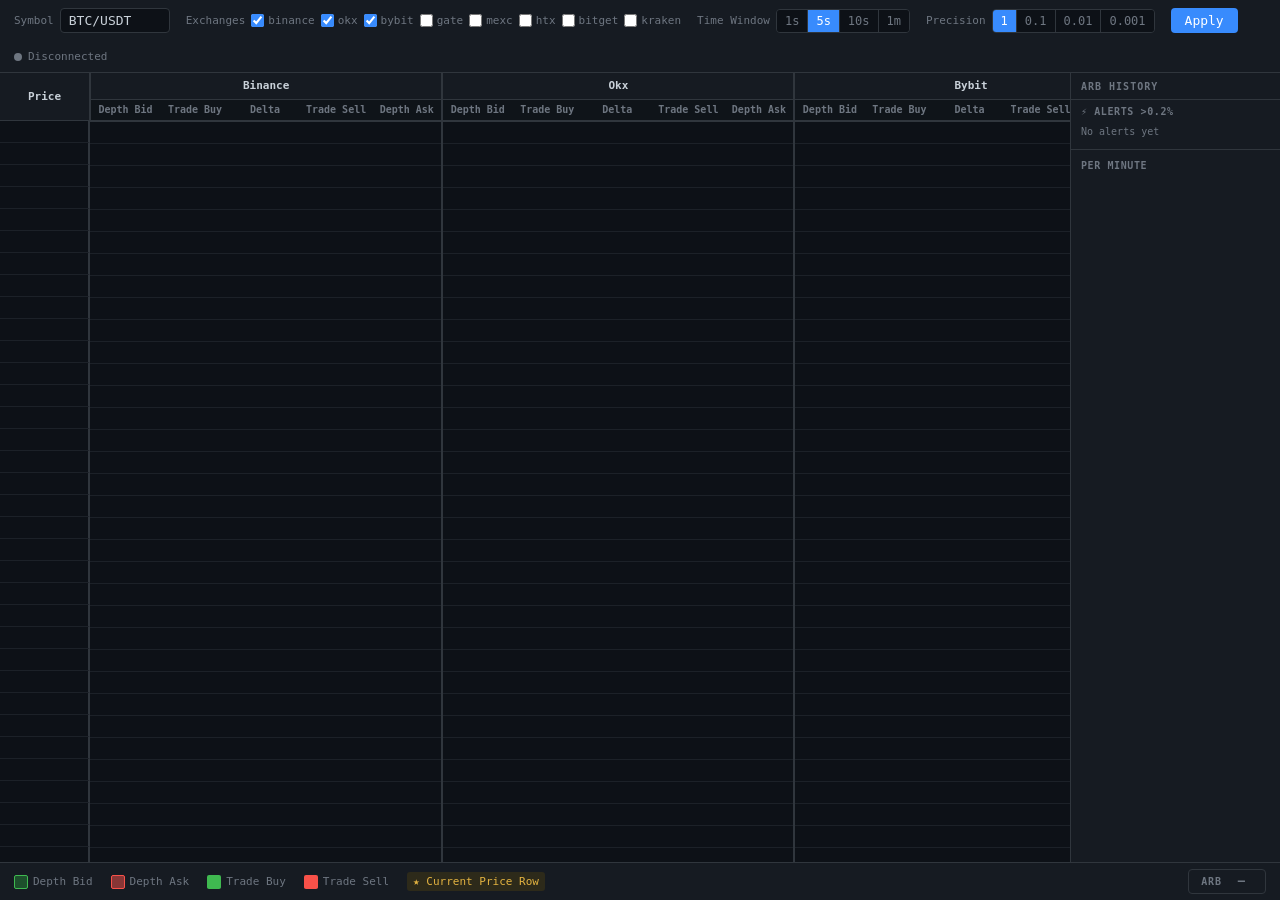
==== static/index.html @ c326b101 "init" ====
<!DOCTYPE html>
<html lang="en">
<head>
  <meta charset="UTF-8" />
  <meta name="viewport" content="width=device-width, initial-scale=1.0" />
  <title>Depth & Trade Monitor</title>
  <link rel="stylesheet" href="style.css" />
</head>
<body>

  <!-- ─── Controls Bar ──────────────────────────────────────────────── -->
  <header id="controls">
    <div class="ctrl-group">
      <label for="symbol-input">Symbol</label>
      <input id="symbol-input" type="text" value="BTC/USDT" spellcheck="false" />
    </div>

    <div class="ctrl-group">
      <label>Exchanges</label>
      <div id="exchange-checkboxes" class="checkbox-group">
        <!-- Populated by app.js -->
      </div>
    </div>

    <div class="ctrl-group">
      <label>Time Window</label>
      <div class="btn-group" id="tw-group">
        <button class="tw-btn" data-value="1">1s</button>
        <button class="tw-btn active" data-value="5">5s</button>
        <button class="tw-btn" data-value="10">10s</button>
        <button class="tw-btn" data-value="60">1m</button>
      </div>
    </div>

    <div class="ctrl-group">
      <label>Precision</label>
      <div class="btn-group" id="prec-group">
        <button class="prec-btn active" data-value="1">1</button>
        <button class="prec-btn" data-value="0.1">0.1</button>
        <button class="prec-btn" data-value="0.01">0.01</button>
        <button class="prec-btn" data-value="0.001">0.001</button>
      </div>
    </div>

    <div class="ctrl-group ctrl-apply">
      <button id="apply-btn">Apply</button>
    </div>

    <div class="ctrl-group ctrl-status">
      <span id="status-dot" class="status-dot disconnected" title="WebSocket status"></span>
      <span id="status-label">Disconnected</span>
    </div>
  </header>

  <!-- ─── Main Content ─────────────────────────────────────────────── -->
  <main id="main">
    <div id="table-wrapper">
      <table id="ladder-table">
        <thead id="ladder-thead"></thead>
        <tbody id="ladder-tbody"></tbody>
      </table>
    </div>

    <!-- ─── Arb Sidebar ──────────────────────────────────────────── -->
    <aside id="arb-sidebar">
      <div class="arb-sb-header">ARB HISTORY</div>

      <div class="arb-sb-section">
        <div class="arb-sb-section-title">⚡ ALERTS &gt;0.2%</div>
        <div id="arb-alerts-list">
          <div class="arb-sb-empty">No alerts yet</div>
        </div>
      </div>

      <div class="arb-sb-divider"></div>

      <div class="arb-sb-section">
        <div class="arb-sb-section-title">PER MINUTE</div>
        <div id="arb-minute-list"></div>
      </div>
    </aside>
  </main>

  <!-- ─── Legend ───────────────────────────────────────────────────── -->
  <footer id="legend">
    <span class="legend-item">
      <span class="legend-swatch depth-bid-swatch"></span>Depth Bid
    </span>
    <span class="legend-item">
      <span class="legend-swatch depth-ask-swatch"></span>Depth Ask
    </span>
    <span class="legend-item">
      <span class="legend-swatch trade-bid-swatch"></span>Trade Buy
    </span>
    <span class="legend-item">
      <span class="legend-swatch trade-ask-swatch"></span>Trade Sell
    </span>
    <span class="legend-item legend-price-row">
      ★ Current Price Row
    </span>
    <div id="arb-indicator" class="arb-none">
      <span id="arb-title">ARB</span>
      <span id="arb-exchanges"></span>
      <span id="arb-spread">—</span>
      <span id="arb-pct"></span>
    </div>
  </footer>

  <script src="app.js"></script>
</body>
</html>
---- static/style.css ----
/* ── Reset & Base ─────────────────────────────────────────────────── */
*, *::before, *::after { box-sizing: border-box; margin: 0; padding: 0; }

:root {
  --bg:          #0d1117;
  --bg-header:   #161b22;
  --bg-footer:   #161b22;
  --border:      #30363d;
  --text:        #c9d1d9;
  --text-muted:  #6e7681;
  --accent:      #388bfd;
  --price-bg:    #2d2a1a;
  --price-text:  #e3b341;
  --bid-clr:     rgba(35, 134, 54, 1);
  --ask-clr:     rgba(248, 81, 73, 1);
  --trade-buy:   #3fb950;
  --trade-sell:  #f85149;
  --font-mono:   "JetBrains Mono", "Cascadia Code", "Fira Code", "Consolas", monospace;
}

html, body {
  height: 100%;
  background: var(--bg);
  color: var(--text);
  font-family: var(--font-mono);
  font-size: 13px;
  line-height: 1.4;
  overflow: hidden;
}

/* ── Layout ───────────────────────────────────────────────────────── */
body {
  display: flex;
  flex-direction: column;
}

#main {
  flex: 1;
  overflow: hidden;
  display: flex;
  flex-direction: row;
}

/* ── Controls Bar ────────────────────────────────────────────────── */
#controls {
  display: flex;
  flex-wrap: wrap;
  align-items: center;
  gap: 16px;
  padding: 8px 14px;
  background: var(--bg-header);
  border-bottom: 1px solid var(--border);
  flex-shrink: 0;
}

.ctrl-group {
  display: flex;
  align-items: center;
  gap: 6px;
}

.ctrl-group label {
  color: var(--text-muted);
  font-size: 11px;
  white-space: nowrap;
}

#symbol-input {
  background: var(--bg);
  color: var(--text);
  border: 1px solid var(--border);
  border-radius: 4px;
  padding: 4px 8px;
  font-family: var(--font-mono);
  font-size: 13px;
  width: 110px;
  outline: none;
  transition: border-color 0.15s;
}
#symbol-input:focus { border-color: var(--accent); }

/* Exchange checkboxes */
.checkbox-group {
  display: flex;
  flex-wrap: wrap;
  gap: 6px;
}
.exchange-label {
  display: flex;
  align-items: center;
  gap: 4px;
  cursor: pointer;
  font-size: 12px;
  color: var(--text);
  user-select: none;
}
.exchange-label input[type="checkbox"] {
  accent-color: var(--accent);
  cursor: pointer;
}

/* Button groups */
.btn-group {
  display: flex;
  border: 1px solid var(--border);
  border-radius: 4px;
  overflow: hidden;
}
.btn-group button {
  background: var(--bg);
  color: var(--text-muted);
  border: none;
  border-right: 1px solid var(--border);
  padding: 4px 8px;
  font-family: var(--font-mono);
  font-size: 12px;
  cursor: pointer;
  transition: background 0.1s, color 0.1s;
}
.btn-group button:last-child { border-right: none; }
.btn-group button:hover { background: #21262d; color: var(--text); }
.btn-group button.active {
  background: var(--accent);
  color: #fff;
}

/* Apply button */
#apply-btn {
  background: var(--accent);
  color: #fff;
  border: none;
  border-radius: 4px;
  padding: 5px 14px;
  font-family: var(--font-mono);
  font-size: 13px;
  cursor: pointer;
  transition: opacity 0.1s;
}
#apply-btn:hover { opacity: 0.85; }

/* Status dot */
.ctrl-status { gap: 6px; }
.status-dot {
  width: 8px;
  height: 8px;
  border-radius: 50%;
  display: inline-block;
  transition: background 0.3s;
}
.status-dot.connected    { background: var(--trade-buy); box-shadow: 0 0 6px var(--trade-buy); }
.status-dot.connecting   { background: #e3b341; box-shadow: 0 0 6px #e3b341; animation: pulse-dot 1s infinite; }
.status-dot.disconnected { background: var(--text-muted); }
#status-label { font-size: 11px; color: var(--text-muted); }

@keyframes pulse-dot {
  0%, 100% { opacity: 1; }
  50%       { opacity: 0.3; }
}

/* ── Table Wrapper ───────────────────────────────────────────────── */
#table-wrapper {
  flex: 1;
  overflow: auto;
  position: relative;
}

/* ── Price Ladder Table ──────────────────────────────────────────── */
#ladder-table {
  border-collapse: collapse;
  width: max-content;
  min-width: 100%;
  table-layout: fixed;
}

/* Sticky price column */
#ladder-table th.price-col,
#ladder-table td.price-col {
  position: sticky;
  left: 0;
  z-index: 2;
  background: var(--bg);
  border-right: 2px solid var(--border);
}
#ladder-table thead th.price-col {
  z-index: 3;
  background: var(--bg-header);
}

/* Header rows */
#ladder-table thead tr:first-child th {
  background: var(--bg-header);
  border-bottom: 1px solid var(--border);
  padding: 5px 8px;
  font-size: 11px;
  font-weight: 600;
  color: var(--text);
  white-space: nowrap;
  text-align: center;
}
#ladder-table thead tr:nth-child(2) th {
  background: #0f1419;
  border-bottom: 2px solid var(--border);
  padding: 3px 6px;
  font-size: 10px;
  color: var(--text-muted);
  text-align: center;
  white-space: nowrap;
}

/* Body cells */
#ladder-table tbody td {
  padding: 1px 6px;
  border-bottom: 1px solid #1c2128;
  text-align: right;
  font-size: 12px;
  white-space: nowrap;
  min-width: 70px;
  height: 22px;
  transition: background 0.1s;
}

#ladder-table td.price-col {
  font-size: 12px;
  font-weight: 500;
  color: var(--text-muted);
  min-width: 90px;
  display: flex;
  align-items: center;
  justify-content: space-between;
  padding: 1px 8px 1px 4px;
}

/* ── Row states ──────────────────────────────────────────────────── */
.row-current-price {
  background: var(--price-bg) !important;
}
.row-current-price td {
  background: var(--price-bg) !important;
  color: var(--price-text) !important;
}
.row-current-price td.price-col {
  background: var(--price-bg) !important;
  color: var(--price-text) !important;
  font-weight: 700;
}

/* Pulsing border on current price row */
@keyframes price-pulse {
  0%   { box-shadow: inset 0 0 0 1px rgba(227, 179, 65, 0.8); }
  50%  { box-shadow: inset 0 0 0 1px rgba(227, 179, 65, 0.2); }
  100% { box-shadow: inset 0 0 0 1px rgba(227, 179, 65, 0.8); }
}
.row-current-price { animation: price-pulse 1.5s ease-in-out infinite; }

/* ── Cell types ──────────────────────────────────────────────────── */
.cell-depth-bid  { color: var(--trade-buy); }
.cell-depth-ask  { color: var(--trade-sell); }
.cell-trade-buy  { color: var(--trade-buy); font-weight: 600; }
.cell-trade-sell { color: var(--trade-sell); font-weight: 600; }
.cell-delta      { color: var(--text); font-weight: 700; text-align: right; }

/* ── Exchange group separator ────────────────────────────────────── */
th.ex-group-header {
  border-left: 2px solid var(--border) !important;
}
td.ex-group-first {
  border-left: 2px solid var(--border) !important;
}

/* ── Legend Footer ───────────────────────────────────────────────── */
#legend {
  display: flex;
  align-items: center;
  gap: 18px;
  padding: 6px 14px;
  background: var(--bg-footer);
  border-top: 1px solid var(--border);
  flex-shrink: 0;
  flex-wrap: wrap;
}

.legend-item {
  display: flex;
  align-items: center;
  gap: 5px;
  font-size: 11px;
  color: var(--text-muted);
}

.legend-swatch {
  display: inline-block;
  width: 14px;
  height: 14px;
  border-radius: 2px;
}
.depth-bid-swatch  { background: rgba(35, 134, 54, 0.5); border: 1px solid var(--trade-buy); }
.depth-ask-swatch  { background: rgba(248, 81, 73, 0.5); border: 1px solid var(--trade-sell); }
.trade-bid-swatch  { background: var(--trade-buy); }
.trade-ask-swatch  { background: var(--trade-sell); }

.legend-price-row {
  color: var(--price-text);
  background: var(--price-bg);
  padding: 2px 6px;
  border-radius: 3px;
}

/* ── Last-price markers in price column ─────────────────────────── */
.price-markers {
  display: inline-flex;
  gap: 2px;
  margin-left: 4px;
  vertical-align: middle;
}
.lp-dot {
  font-size: 8px;
  line-height: 1;
  cursor: default;
  filter: drop-shadow(0 0 3px currentColor);
}

/* ── Arb Sidebar ─────────────────────────────────────────────────── */
#arb-sidebar {
  width: 210px;
  flex-shrink: 0;
  border-left: 1px solid var(--border);
  background: var(--bg-header);
  display: flex;
  flex-direction: column;
  overflow: hidden;
  font-size: 11px;
}
.arb-sb-header {
  padding: 7px 10px 5px;
  font-size: 10px;
  font-weight: 700;
  letter-spacing: 0.1em;
  color: var(--text-muted);
  border-bottom: 1px solid var(--border);
  flex-shrink: 0;
}
.arb-sb-section {
  flex-shrink: 0;
}
.arb-sb-section-title {
  padding: 5px 10px 3px;
  font-size: 10px;
  font-weight: 600;
  color: var(--text-muted);
  letter-spacing: 0.06em;
}
.arb-sb-divider {
  border-top: 1px solid var(--border);
  margin: 4px 0;
  flex-shrink: 0;
}
.arb-sb-empty {
  padding: 3px 10px 6px;
  color: var(--text-muted);
  font-size: 10px;
}
#arb-minute-list {
  overflow-y: auto;
  flex: 1;
}
.arb-sb-row {
  display: grid;
  grid-template-columns: 44px 1fr;
  grid-template-rows: auto auto;
  padding: 3px 10px;
  border-bottom: 1px solid #1c2128;
  gap: 0 6px;
}
.arb-sb-row:last-child { border-bottom: none; }
.arb-sb-time {
  grid-column: 1;
  grid-row: 1;
  color: var(--text-muted);
  font-variant-numeric: tabular-nums;
  white-space: nowrap;
}
.arb-sb-val {
  grid-column: 2;
  grid-row: 1;
  font-variant-numeric: tabular-nums;
  font-weight: 700;
  text-align: right;
}
.arb-sb-ex {
  grid-column: 1 / -1;
  grid-row: 2;
  font-size: 9px;
  color: var(--text-muted);
  white-space: nowrap;
  overflow: hidden;
  text-overflow: ellipsis;
}
/* positive spread rows */
.arb-sb-row.arb-pos .arb-sb-val  { color: #3fb950; }
.arb-sb-row.arb-pos .arb-sb-time { color: #3fb950; }
/* alert rows (>0.2%) */
.arb-sb-row.arb-alert {
  background: rgba(63, 185, 80, 0.08);
  border-left: 2px solid #3fb950;
}
.arb-sb-row.arb-alert .arb-sb-val  { color: #3fb950; }
.arb-sb-row.arb-alert .arb-sb-time { color: #3fb950; }
/* live current-minute dot */
.arb-sb-live .arb-sb-time::after {
  content: '●';
  font-size: 6px;
  vertical-align: super;
  margin-left: 1px;
  color: var(--accent);
}

/* ── Arbitrage Indicator ─────────────────────────────────────────── */
#arb-indicator {
  margin-left: auto;
  display: flex;
  align-items: center;
  gap: 8px;
  padding: 3px 12px;
  border-radius: 4px;
  border: 1px solid var(--border);
  font-size: 12px;
  font-weight: 600;
  transition: border-color 0.2s, background 0.2s;
}
#arb-title {
  font-size: 10px;
  font-weight: 700;
  letter-spacing: 0.08em;
  color: var(--text-muted);
}
#arb-exchanges {
  font-size: 10px;
  font-weight: 400;
  color: var(--text-muted);
}
#arb-spread { font-variant-numeric: tabular-nums; }
#arb-pct    { font-variant-numeric: tabular-nums; font-size: 11px; }

#arb-indicator.arb-active {
  border-color: #3fb950;
  background: rgba(63, 185, 80, 0.08);
  animation: arb-pulse 1.2s ease-in-out infinite;
}
#arb-indicator.arb-active #arb-title   { color: #3fb950; }
#arb-indicator.arb-active #arb-spread  { color: #3fb950; }
#arb-indicator.arb-active #arb-pct     { color: #3fb950; }

#arb-indicator.arb-inactive #arb-spread { color: var(--text-muted); }
#arb-indicator.arb-inactive #arb-pct    { color: var(--text-muted); }
#arb-indicator.arb-none    #arb-spread  { color: var(--text-muted); }

@keyframes arb-pulse {
  0%, 100% { box-shadow: 0 0 0 0   rgba(63, 185, 80, 0.5); }
  50%       { box-shadow: 0 0 0 5px rgba(63, 185, 80, 0); }
}

/* ── Scrollbar styling ───────────────────────────────────────────── */
::-webkit-scrollbar { width: 8px; height: 8px; }
::-webkit-scrollbar-track { background: var(--bg); }
::-webkit-scrollbar-thumb { background: #30363d; border-radius: 4px; }
::-webkit-scrollbar-thumb:hover { background: #484f58; }

/* ── Placeholder message ─────────────────────────────────────────── */
#placeholder {
  display: flex;
  align-items: center;
  justify-content: center;
  height: 100%;
  color: var(--text-muted);
  font-size: 14px;
}
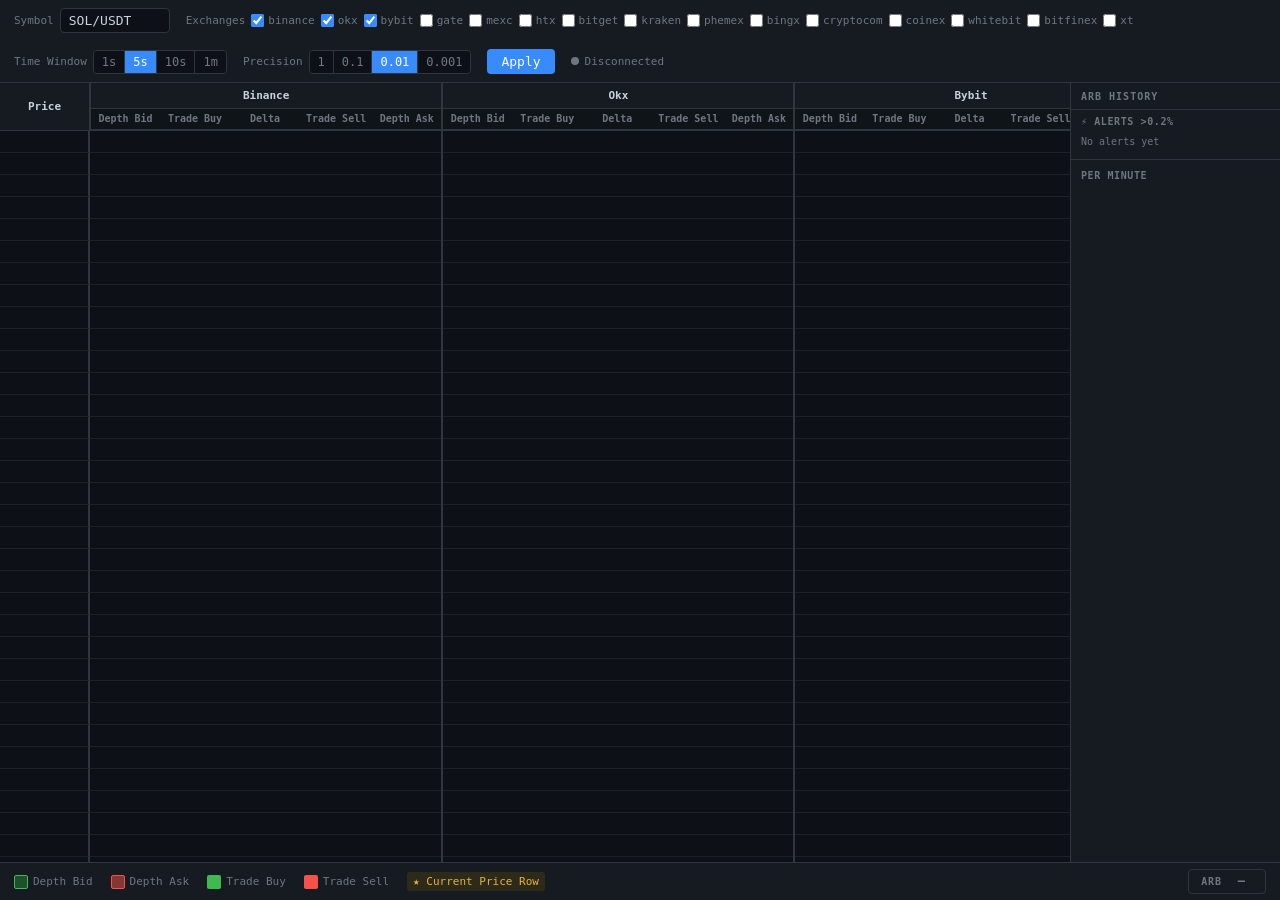
==== commit b70db1c4: "Add 15 exchanges, default SOL/USDT at precision 0.01 New exchanges (pure WS): phemex, bingx, cryptoc" ====
--- a/static/index.html
+++ b/static/index.html
@@ -12,7 +12,7 @@
   <header id="controls">
     <div class="ctrl-group">
       <label for="symbol-input">Symbol</label>
-      <input id="symbol-input" type="text" value="BTC/USDT" spellcheck="false" />
+      <input id="symbol-input" type="text" value="SOL/USDT" spellcheck="false" />
     </div>
 
     <div class="ctrl-group">
@@ -35,9 +35,9 @@
     <div class="ctrl-group">
       <label>Precision</label>
       <div class="btn-group" id="prec-group">
-        <button class="prec-btn active" data-value="1">1</button>
+        <button class="prec-btn" data-value="1">1</button>
         <button class="prec-btn" data-value="0.1">0.1</button>
-        <button class="prec-btn" data-value="0.01">0.01</button>
+        <button class="prec-btn active" data-value="0.01">0.01</button>
         <button class="prec-btn" data-value="0.001">0.001</button>
       </div>
     </div>
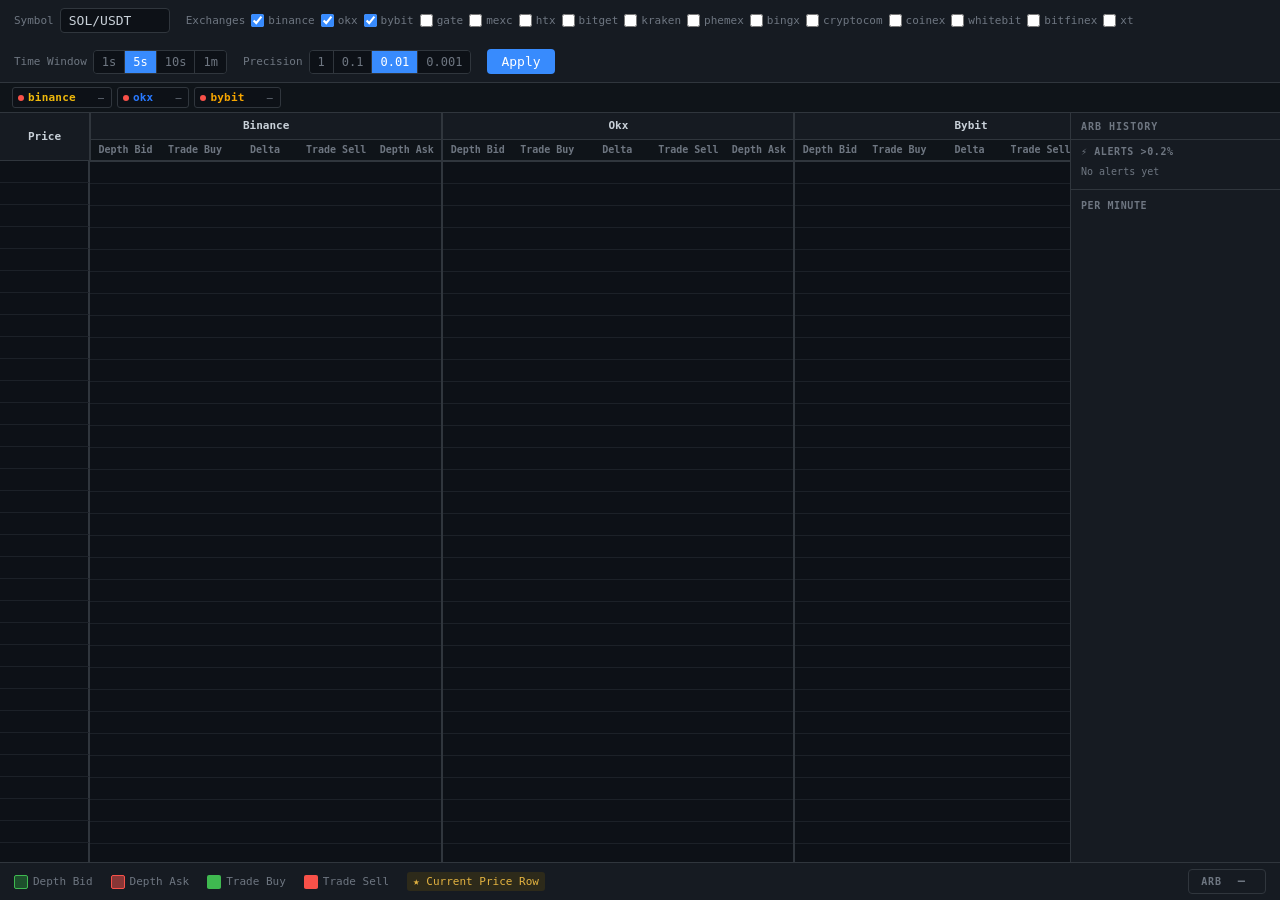
==== commit 25300218: "Per-exchange status bar with ping latency Replace single status dot with per-exchange chips showing:" ====
--- a/static/index.html
+++ b/static/index.html
@@ -46,11 +46,9 @@
       <button id="apply-btn">Apply</button>
     </div>
 
-    <div class="ctrl-group ctrl-status">
-      <span id="status-dot" class="status-dot disconnected" title="WebSocket status"></span>
-      <span id="status-label">Disconnected</span>
-    </div>
   </header>
+
+  <div id="ex-status-bar"></div>
 
   <!-- ─── Main Content ─────────────────────────────────────────────── -->
   <main id="main">
--- a/static/style.css
+++ b/static/style.css
@@ -138,19 +138,58 @@
 }
 #apply-btn:hover { opacity: 0.85; }
 
-/* Status dot */
-.ctrl-status { gap: 6px; }
-.status-dot {
-  width: 8px;
-  height: 8px;
+/* ── Per-exchange status bar ─────────────────────────────────────── */
+#ex-status-bar {
+  display: flex;
+  flex-wrap: wrap;
+  align-items: center;
+  gap: 5px;
+  padding: 4px 12px;
+  background: #0f1419;
+  border-bottom: 1px solid var(--border);
+  flex-shrink: 0;
+  min-height: 28px;
+}
+
+.ex-chip {
+  display: inline-flex;
+  align-items: center;
+  gap: 4px;
+  padding: 2px 7px 2px 5px;
+  border-radius: 3px;
+  border: 1px solid var(--border);
+  background: var(--bg);
+  font-size: 11px;
+  white-space: nowrap;
+  transition: border-color 0.2s;
+}
+.ex-chip-connected    { border-color: #238636; }
+.ex-chip-connecting   { border-color: #9e6a03; }
+.ex-chip-error        { border-color: #b91c1c; }
+.ex-chip-disconnected { border-color: var(--border); }
+
+.ex-chip-dot {
+  width: 6px;
+  height: 6px;
   border-radius: 50%;
-  display: inline-block;
-  transition: background 0.3s;
-}
-.status-dot.connected    { background: var(--trade-buy); box-shadow: 0 0 6px var(--trade-buy); }
-.status-dot.connecting   { background: #e3b341; box-shadow: 0 0 6px #e3b341; animation: pulse-dot 1s infinite; }
-.status-dot.disconnected { background: var(--text-muted); }
-#status-label { font-size: 11px; color: var(--text-muted); }
+  flex-shrink: 0;
+}
+.ex-dot-ok   { background: var(--trade-buy); box-shadow: 0 0 4px var(--trade-buy); }
+.ex-dot-wait { background: #e3b341; animation: pulse-dot 1s infinite; }
+.ex-dot-err  { background: var(--trade-sell); }
+
+.ex-chip-name { font-weight: 600; letter-spacing: 0.02em; }
+
+.ex-chip-ping {
+  font-size: 10px;
+  color: var(--text-muted);
+  font-variant-numeric: tabular-nums;
+  min-width: 24px;
+  text-align: right;
+}
+.ex-chip-ping.ping-fast { color: var(--trade-buy); }
+.ex-chip-ping.ping-mid  { color: #e3b341; }
+.ex-chip-ping.ping-slow { color: var(--trade-sell); }
 
 @keyframes pulse-dot {
   0%, 100% { opacity: 1; }
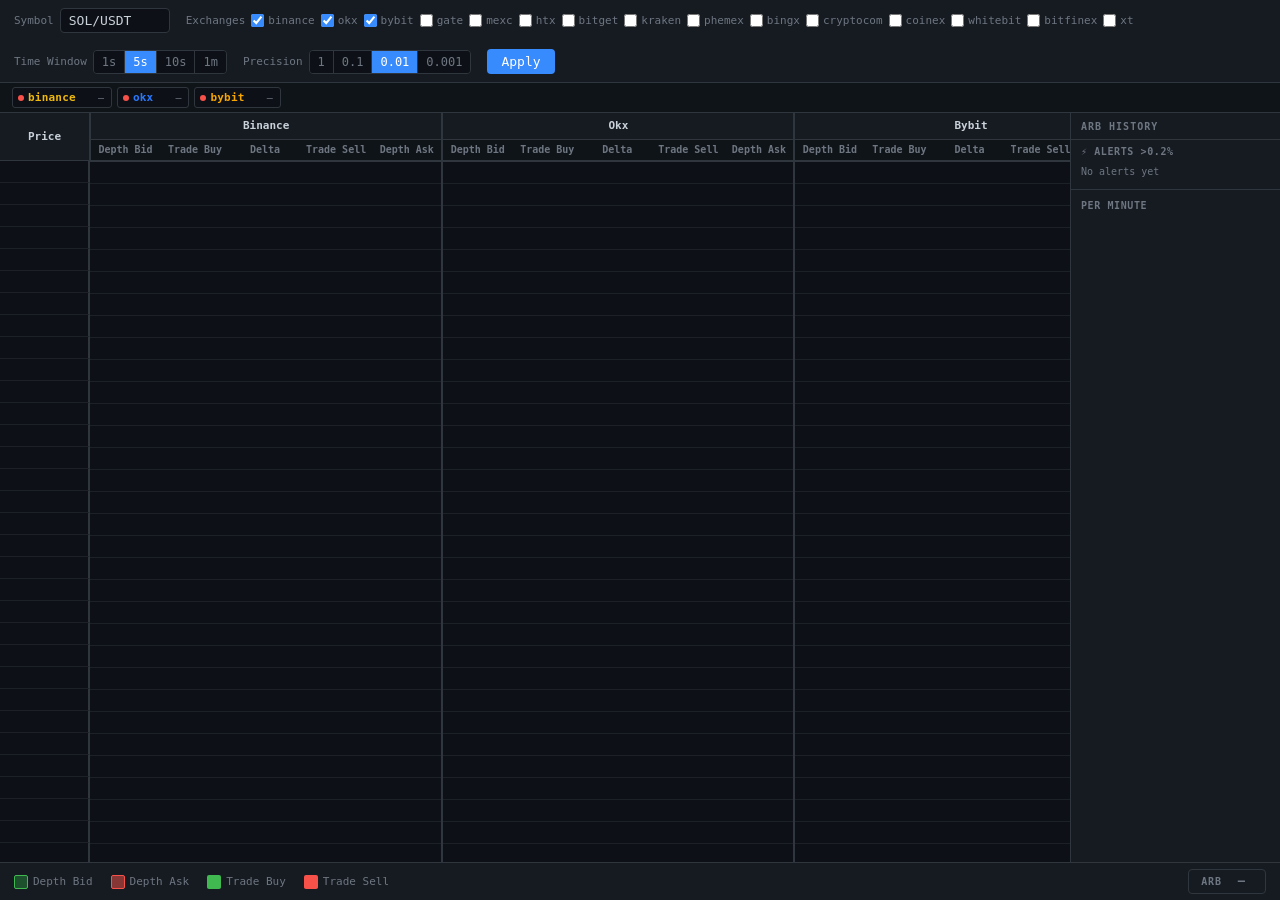
==== commit ce7e9ee2: "Remove yellow current-price row highlight Each exchange's colored lp-dot already marks its own last " ====
--- a/static/index.html
+++ b/static/index.html
@@ -93,10 +93,7 @@
     <span class="legend-item">
       <span class="legend-swatch trade-ask-swatch"></span>Trade Sell
     </span>
-    <span class="legend-item legend-price-row">
-      ★ Current Price Row
-    </span>
-    <div id="arb-indicator" class="arb-none">
+<div id="arb-indicator" class="arb-none">
       <span id="arb-title">ARB</span>
       <span id="arb-exchanges"></span>
       <span id="arb-spread">—</span>
--- a/static/style.css
+++ b/static/style.css
@@ -9,9 +9,7 @@
   --text:        #c9d1d9;
   --text-muted:  #6e7681;
   --accent:      #388bfd;
-  --price-bg:    #2d2a1a;
-  --price-text:  #e3b341;
-  --bid-clr:     rgba(35, 134, 54, 1);
+--bid-clr:     rgba(35, 134, 54, 1);
   --ask-clr:     rgba(248, 81, 73, 1);
   --trade-buy:   #3fb950;
   --trade-sell:  #f85149;
@@ -270,26 +268,6 @@
 }
 
 /* ── Row states ──────────────────────────────────────────────────── */
-.row-current-price {
-  background: var(--price-bg) !important;
-}
-.row-current-price td {
-  background: var(--price-bg) !important;
-  color: var(--price-text) !important;
-}
-.row-current-price td.price-col {
-  background: var(--price-bg) !important;
-  color: var(--price-text) !important;
-  font-weight: 700;
-}
-
-/* Pulsing border on current price row */
-@keyframes price-pulse {
-  0%   { box-shadow: inset 0 0 0 1px rgba(227, 179, 65, 0.8); }
-  50%  { box-shadow: inset 0 0 0 1px rgba(227, 179, 65, 0.2); }
-  100% { box-shadow: inset 0 0 0 1px rgba(227, 179, 65, 0.8); }
-}
-.row-current-price { animation: price-pulse 1.5s ease-in-out infinite; }
 
 /* ── Cell types ──────────────────────────────────────────────────── */
 .cell-depth-bid  { color: var(--trade-buy); }
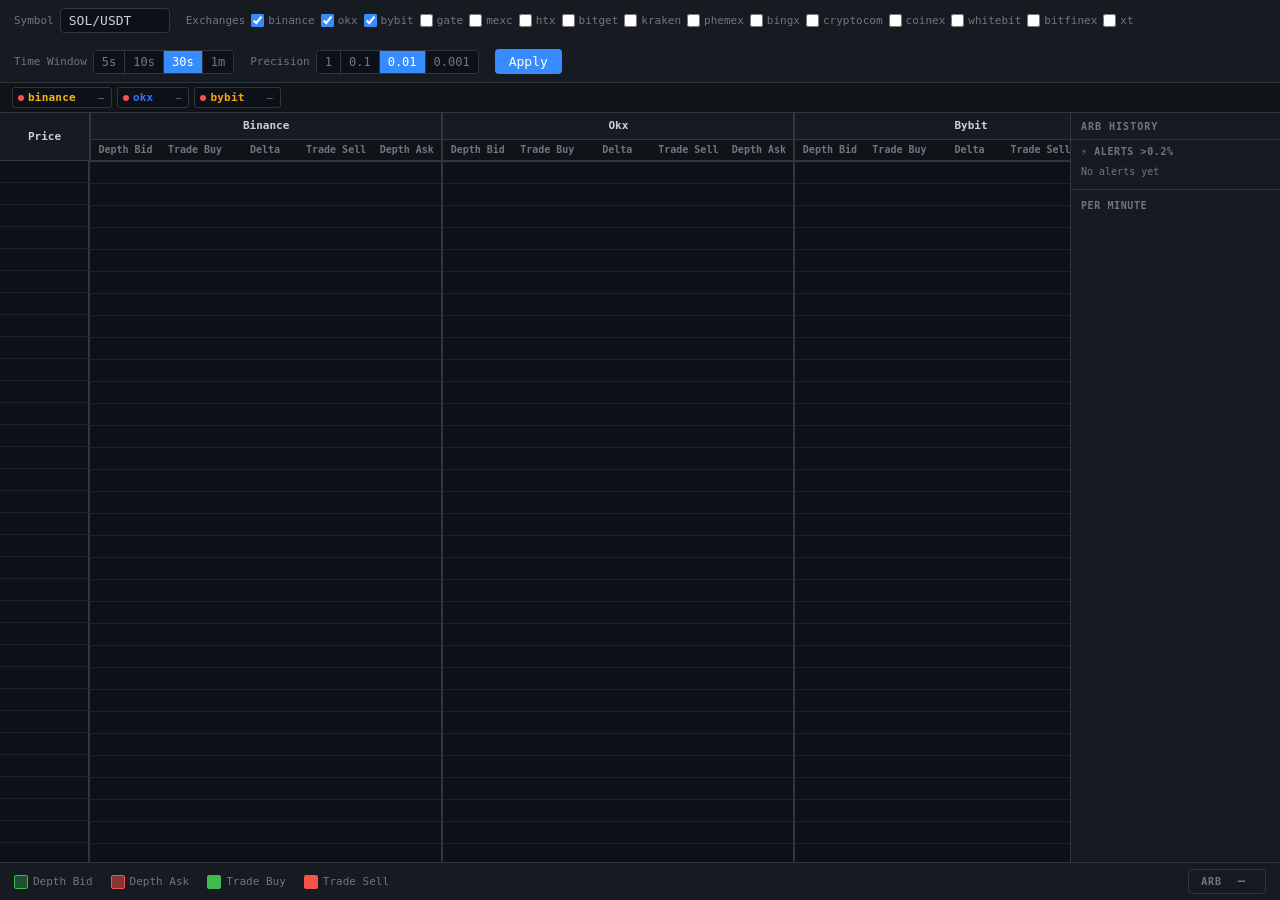
==== commit 2e9f6c0e: "Fix trade data not showing: increase default time window from 5s to 30s 5-second window was shorter " ====
--- a/static/index.html
+++ b/static/index.html
@@ -25,9 +25,9 @@
     <div class="ctrl-group">
       <label>Time Window</label>
       <div class="btn-group" id="tw-group">
-        <button class="tw-btn" data-value="1">1s</button>
-        <button class="tw-btn active" data-value="5">5s</button>
+        <button class="tw-btn" data-value="5">5s</button>
         <button class="tw-btn" data-value="10">10s</button>
+        <button class="tw-btn active" data-value="30">30s</button>
         <button class="tw-btn" data-value="60">1m</button>
       </div>
     </div>
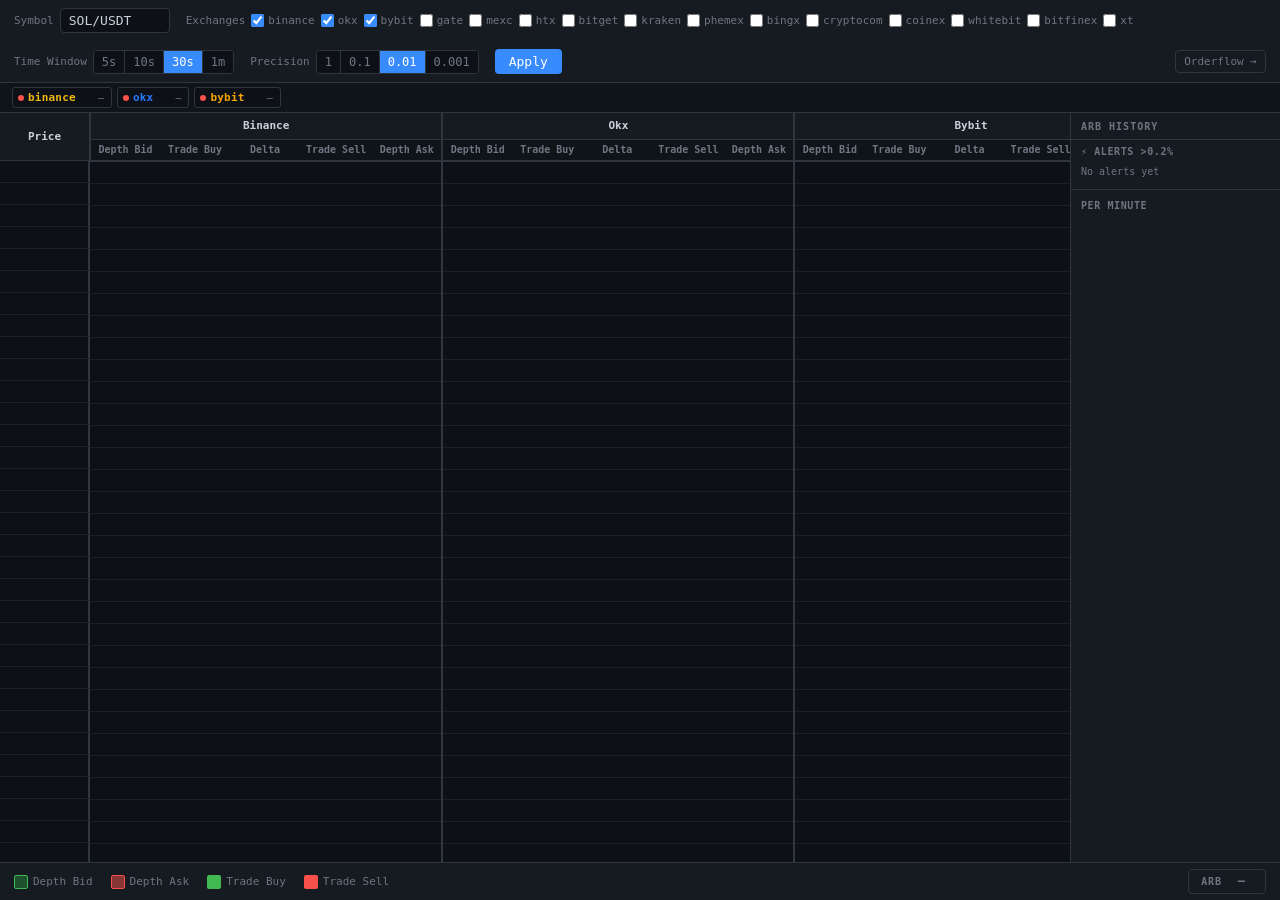
==== commit 22c47324: "Add Orderflow (footprint) chart page Real-time order flow chart showing buy/sell volume at each pric" ====
--- a/static/index.html
+++ b/static/index.html
@@ -45,6 +45,8 @@
     <div class="ctrl-group ctrl-apply">
       <button id="apply-btn">Apply</button>
     </div>
+
+    <a href="orderflow.html" style="margin-left:auto;color:#6e7681;font-size:11px;text-decoration:none;padding:3px 8px;border:1px solid #30363d;border-radius:4px;font-family:var(--font-mono)">Orderflow →</a>
 
   </header>
 
